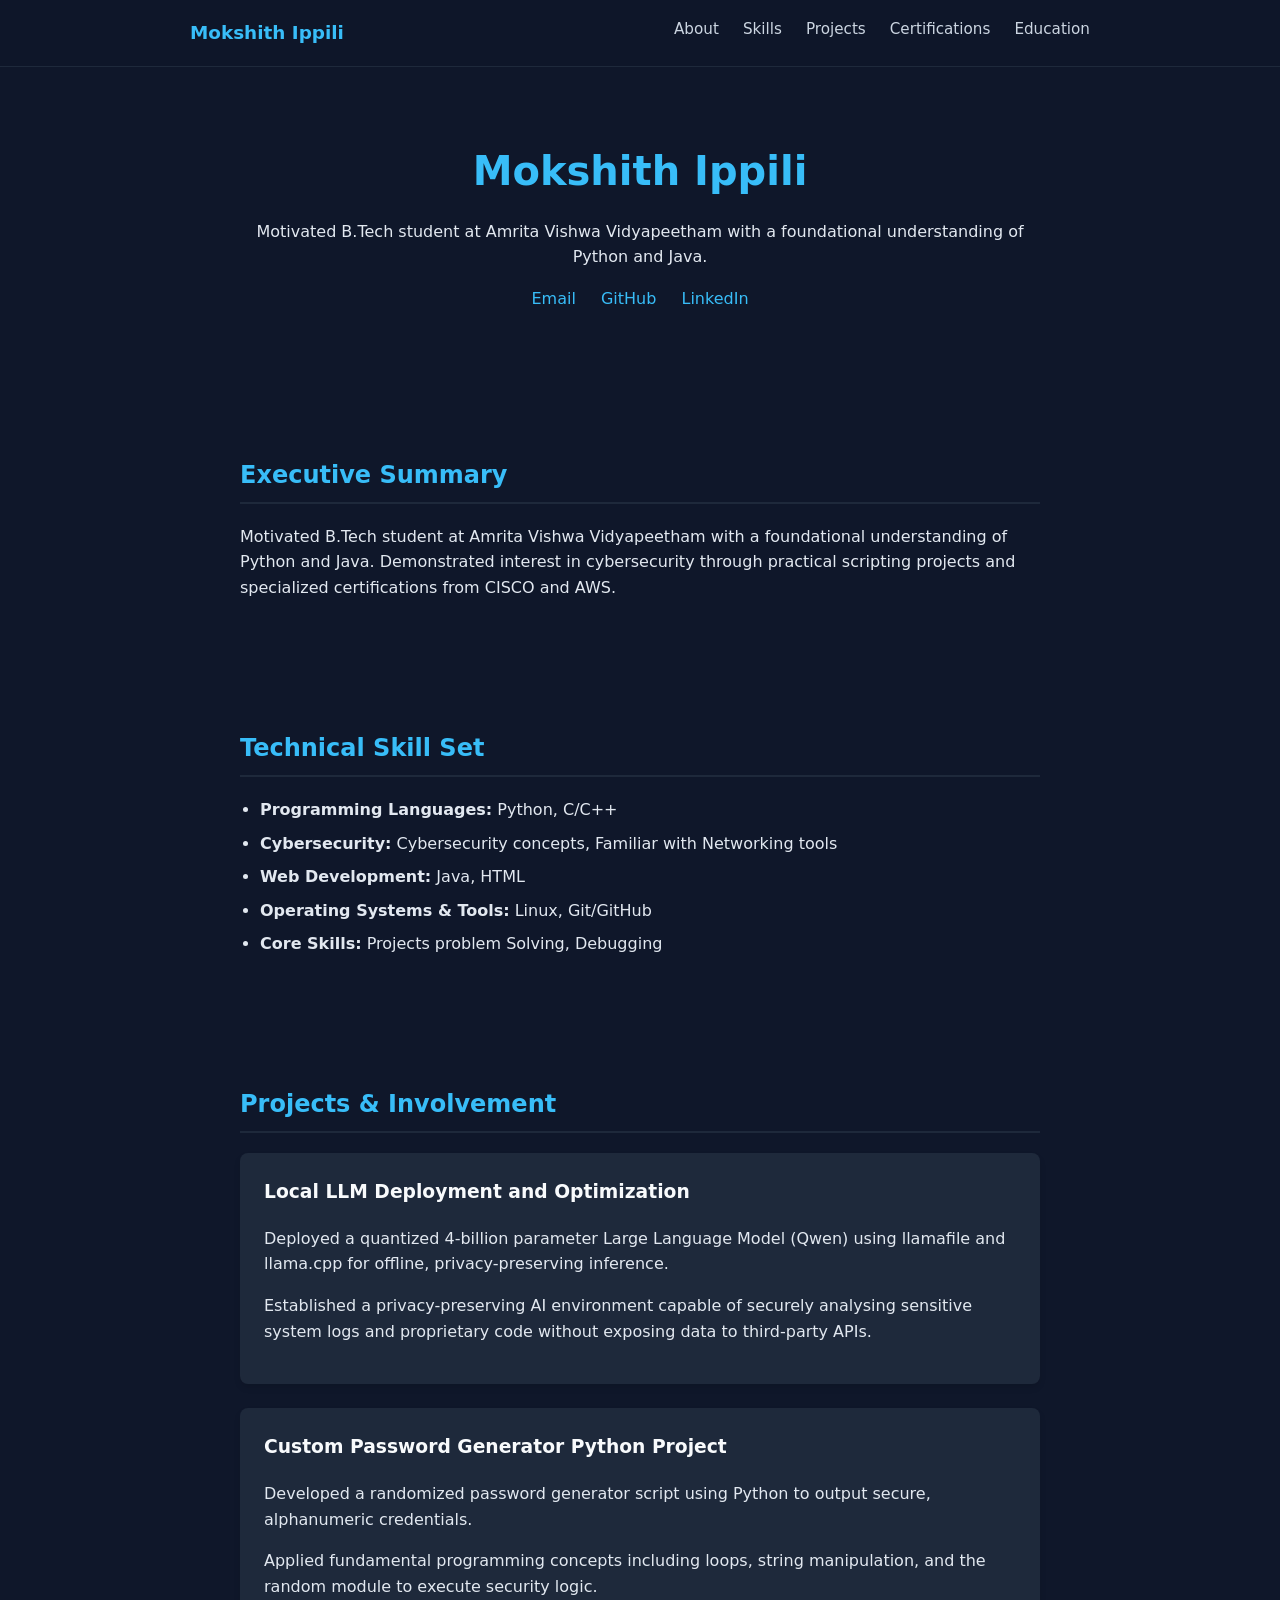
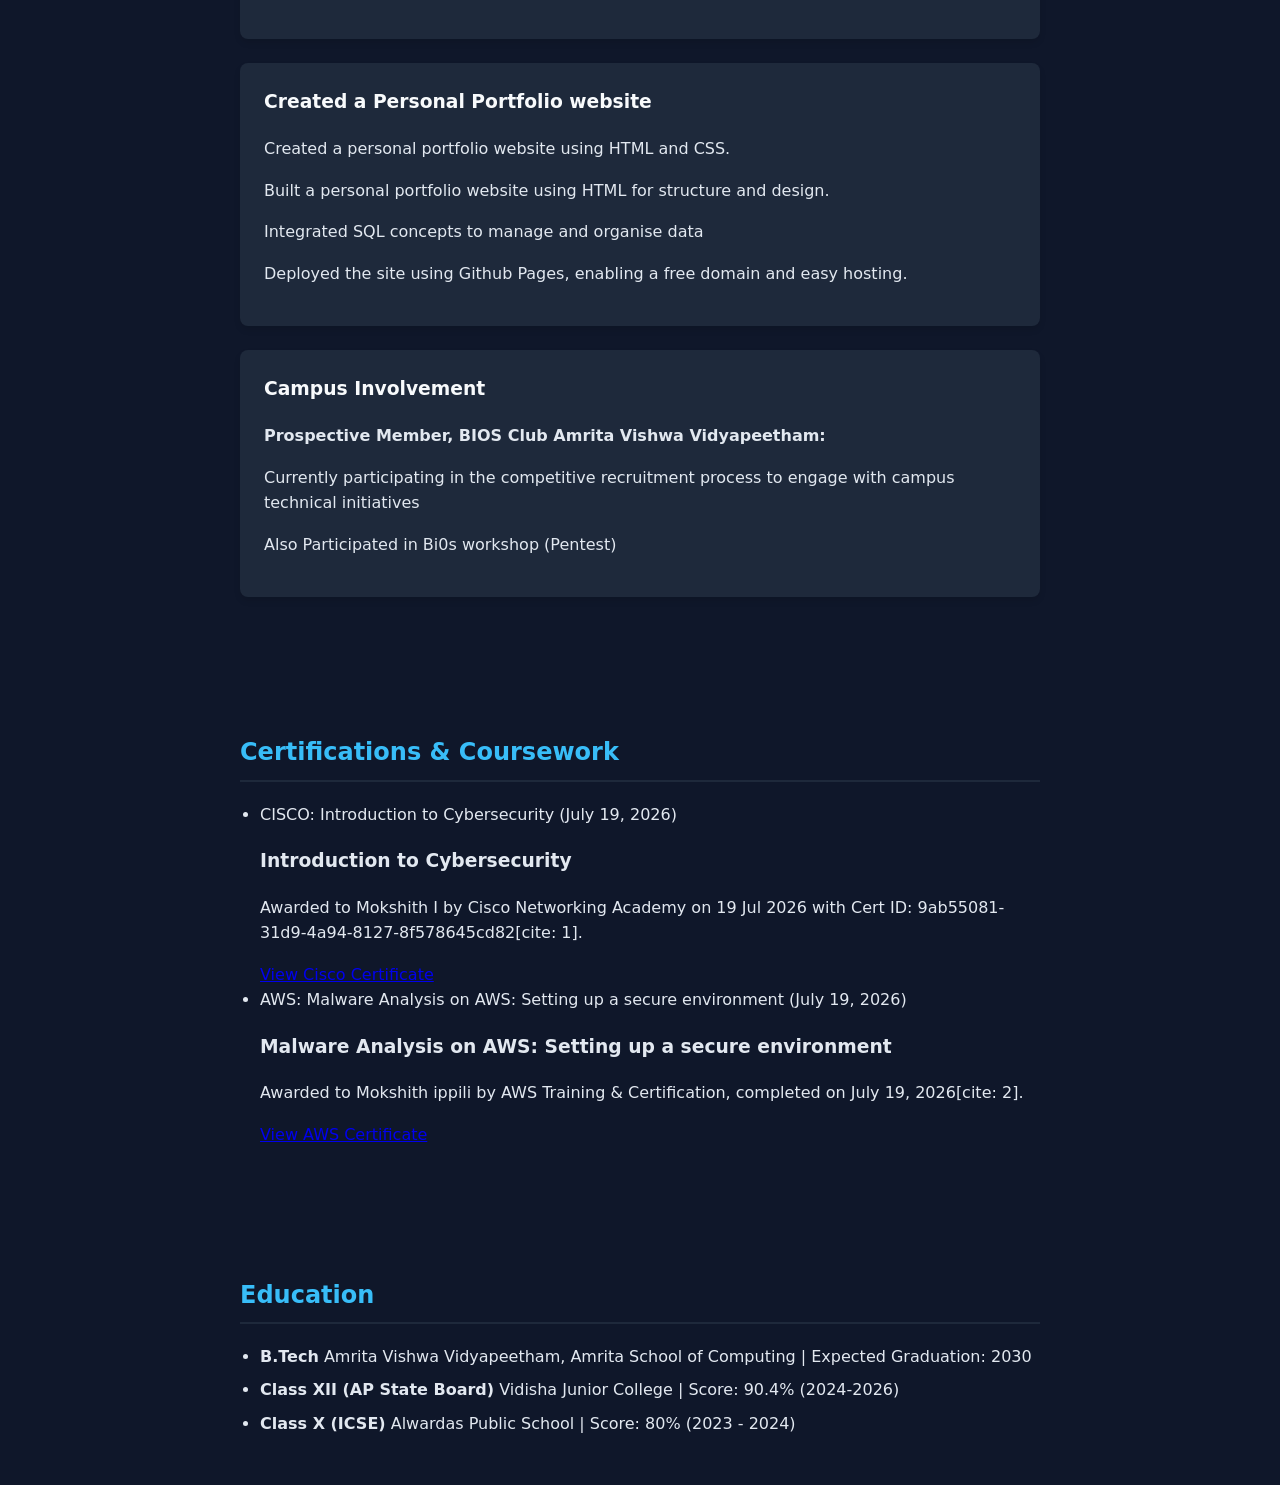
==== index.html @ d24a7c93 "Update certificate links in index.html" ====
<!DOCTYPE html>
<html lang="en">
<head>
    <meta charset="UTF-8">
    <meta name="viewport" content="width=device-width, initial-scale=1.0">
    <title>Mokshith Ippili | Portfolio</title>
    <link rel="stylesheet" href="style.css">
</head>
<body>
    <!-- Sticky Navigation Bar -->
    <nav class="navbar">
        <div class="nav-container">
            <span class="logo">Mokshith Ippili</span>
            <ul class="nav-links">
                <li><a href="#about">About</a></li>
                <li><a href="#skills">Skills</a></li>
                <li><a href="#projects">Projects</a></li>
                <li><a href="#certifications">Certifications</a></li>
                <li><a href="#education">Education</a></li>
            </ul>
        </div>
    </nav>

    <!-- Hero Section -->
    <header class="hero">
        <h1>Mokshith Ippili</h1>
        <p>Motivated B.Tech student at Amrita Vishwa Vidyapeetham with a foundational understanding of Python and Java.</p>
        <div class="contact-links">
            <a href="mailto:mokshith.cys@gmail.com">Email</a>
            <a href="https://github.com" target="_blank">GitHub</a>
            <a href="https://linkedin.com" target="_blank">LinkedIn</a>
        </div>
    </header>

    <!-- Executive Summary Section -->
    <section id="about">
        <h2>Executive Summary</h2>
        <p>Motivated B.Tech student at Amrita Vishwa Vidyapeetham with a foundational understanding of Python and Java. Demonstrated interest in cybersecurity through practical scripting projects and specialized certifications from CISCO and AWS.</p>
    </section>

    <!-- Technical Skills Section -->
    <section id="skills">
        <h2>Technical Skill Set</h2>
        <ul>
            <li><strong>Programming Languages:</strong> Python, C/C++ </li>
            <li><strong>Cybersecurity:</strong> Cybersecurity concepts, Familiar with Networking tools </li>
            <li><strong>Web Development:</strong> Java, HTML </li>
            <li><strong>Operating Systems & Tools:</strong> Linux, Git/GitHub </li>
            <li><strong>Core Skills:</strong> Projects problem Solving, Debugging </li>
        </ul>
    </section>

    <!-- Projects Section -->
    <section id="projects">
        <h2>Projects & Involvement</h2>
        
        <div class="project-card">
            <h3>Local LLM Deployment and Optimization</h3>
            <p>Deployed a quantized 4-billion parameter Large Language Model (Qwen) using llamafile and llama.cpp for offline, privacy-preserving inference.</p>
            <p>Established a privacy-preserving AI environment capable of securely analysing sensitive system logs and proprietary code without exposing data to third-party APIs.</p>
        </div>

        <div class="project-card">
            <h3>Custom Password Generator Python Project</h3>
            <p>Developed a randomized password generator script using Python to output secure, alphanumeric credentials.</p>
            <p>Applied fundamental programming concepts including loops, string manipulation, and the random module to execute security logic.</p>
        </div>

         <div class="project-card">
            <h3>Created a Personal Portfolio website </h3>
            <p>Created a  personal portfolio website using HTML and CSS.</p>
            <p>Built a personal portfolio website using HTML for structure and design.</p>
            <p>Integrated SQL concepts to manage and organise data</p>
            <p>Deployed the site using Github Pages, enabling a free domain and easy hosting.</p>
        </div>
        
        <div class="project-card">
            <h3>Campus Involvement</h3>
            <p><strong>Prospective Member, BIOS Club Amrita Vishwa Vidyapeetham:</strong></p>
            <p>Currently participating in the competitive recruitment process to engage with campus technical initiatives</p>
            <p>Also Participated in Bi0s workshop (Pentest)</p>
        </div>
    </section>

    <section id="certifications">
        <h2>Certifications & Coursework</h2>
        <ul>
            <li>CISCO: Introduction to Cybersecurity (July 19, 2026)</li>
            <div class="certificate-card">
    <h3>Introduction to Cybersecurity</h3>
    <p>Awarded to Mokshith I by Cisco Networking Academy on 19 Jul 2026 with Cert ID: 9ab55081-31d9-4a94-8127-8f578645cd82[cite: 1].</p>
    <a href="/Introduction_to_Cybersecurity_certificate_mokshith-cys-gmail-com_9ab55081-31d9-4a94-8127-8f578645cd82.pdf" target="_blank" rel="noopener noreferrer">View Cisco Certificate</a>
  </div>
            <li>AWS: Malware Analysis on AWS: Setting up a secure environment (July 19, 2026)</li>
        <div class="certificate-card">
    <h3>Malware Analysis on AWS: Setting up a secure environment</h3>
    <p>Awarded to Mokshith ippili by AWS Training & Certification, completed on July 19, 2026[cite: 2].</p>
    <a href="/AWS.pdf" target="_blank" rel="noopener noreferrer">View AWS Certificate</a>
  </div>
        </ul>
    </section>

    <!-- Education Section -->
    <section id="education">
        <h2>Education</h2>
        <ul>
            <li><strong>B.Tech</strong> Amrita Vishwa Vidyapeetham, Amrita School of Computing | Expected Graduation: 2030</li>
            <li><strong>Class XII (AP State Board)</strong> Vidisha Junior College | Score: 90.4% (2024-2026)</li>
            <li><strong>Class X (ICSE)</strong> Alwardas Public School | Score: 80% (2023 - 2024)</li>
        </ul>
    </section>
</body>
</html>
---- style.css ----
html {
    scroll-behavior: smooth;
}

body {
    font-family: system-ui, -apple-system, BlinkMacSystemFont, 'Segoe UI', Roboto, Oxygen, Ubuntu, Cantarell, sans-serif;
    line-height: 1.6;
    margin: 0;
    padding: 0;
    background-color: #0f172a;
    color: #e2e8f0;
}

/* Navbar Styles */
.navbar {
    position: fixed;
    top: 0;
    left: 0;
    width: 100%;
    background-color: rgba(15, 23, 42, 0.95);
    backdrop-filter: blur(5px);
    border-bottom: 1px solid #1e293b;
    z-index: 1000;
}

.nav-container {
    max-width: 900px;
    margin: 0 auto;
    padding: 1rem;
    display: flex;
    justify-content: space-between;
    align-items: center;
}

.logo {
    font-weight: bold;
    color: #38bdf8;
    font-size: 1.15rem;
}

.nav-links {
    list-style: none;
    display: flex;
    gap: 1.5rem;
    margin: 0;
    padding: 0;
}

.nav-links a {
    color: #cbd5e1;
    text-decoration: none;
    font-size: 0.95rem;
    transition: color 0.2s;
}

.nav-links a:hover {
    color: #38bdf8;
}

/* Content Sections */
header, section {
    padding: 2rem 1rem;
    max-width: 800px;
    margin: 0 auto;
}

.hero {
    text-align: center;
    padding: 7rem 1rem 4rem 1rem; /* Extra top padding to clear sticky navbar */
}

h1 {
    font-size: 2.5rem;
    color: #38bdf8;
    margin-bottom: 0.5rem;
}

h2 {
    color: #38bdf8;
    border-bottom: 2px solid #1e293b;
    padding-bottom: 0.5rem;
    margin-top: 3rem;
}

.contact-links {
    margin-top: 1rem;
}

.contact-links a {
    color: #38bdf8;
    text-decoration: none;
    margin: 0 10px;
    font-weight: 500;
}

.contact-links a:hover {
    text-decoration: underline;
}

.project-card {
    background: #1e293b;
    padding: 1.5rem;
    margin-bottom: 1.5rem;
    border-radius: 8px;
    box-shadow: 0 4px 6px rgba(0, 0, 0, 0.1);
}

.project-card h3 {
    margin-top: 0;
    color: #f8fafc;
}

ul {
    padding-left: 20px;
}

li {
    margin-bottom: 0.5rem;
}
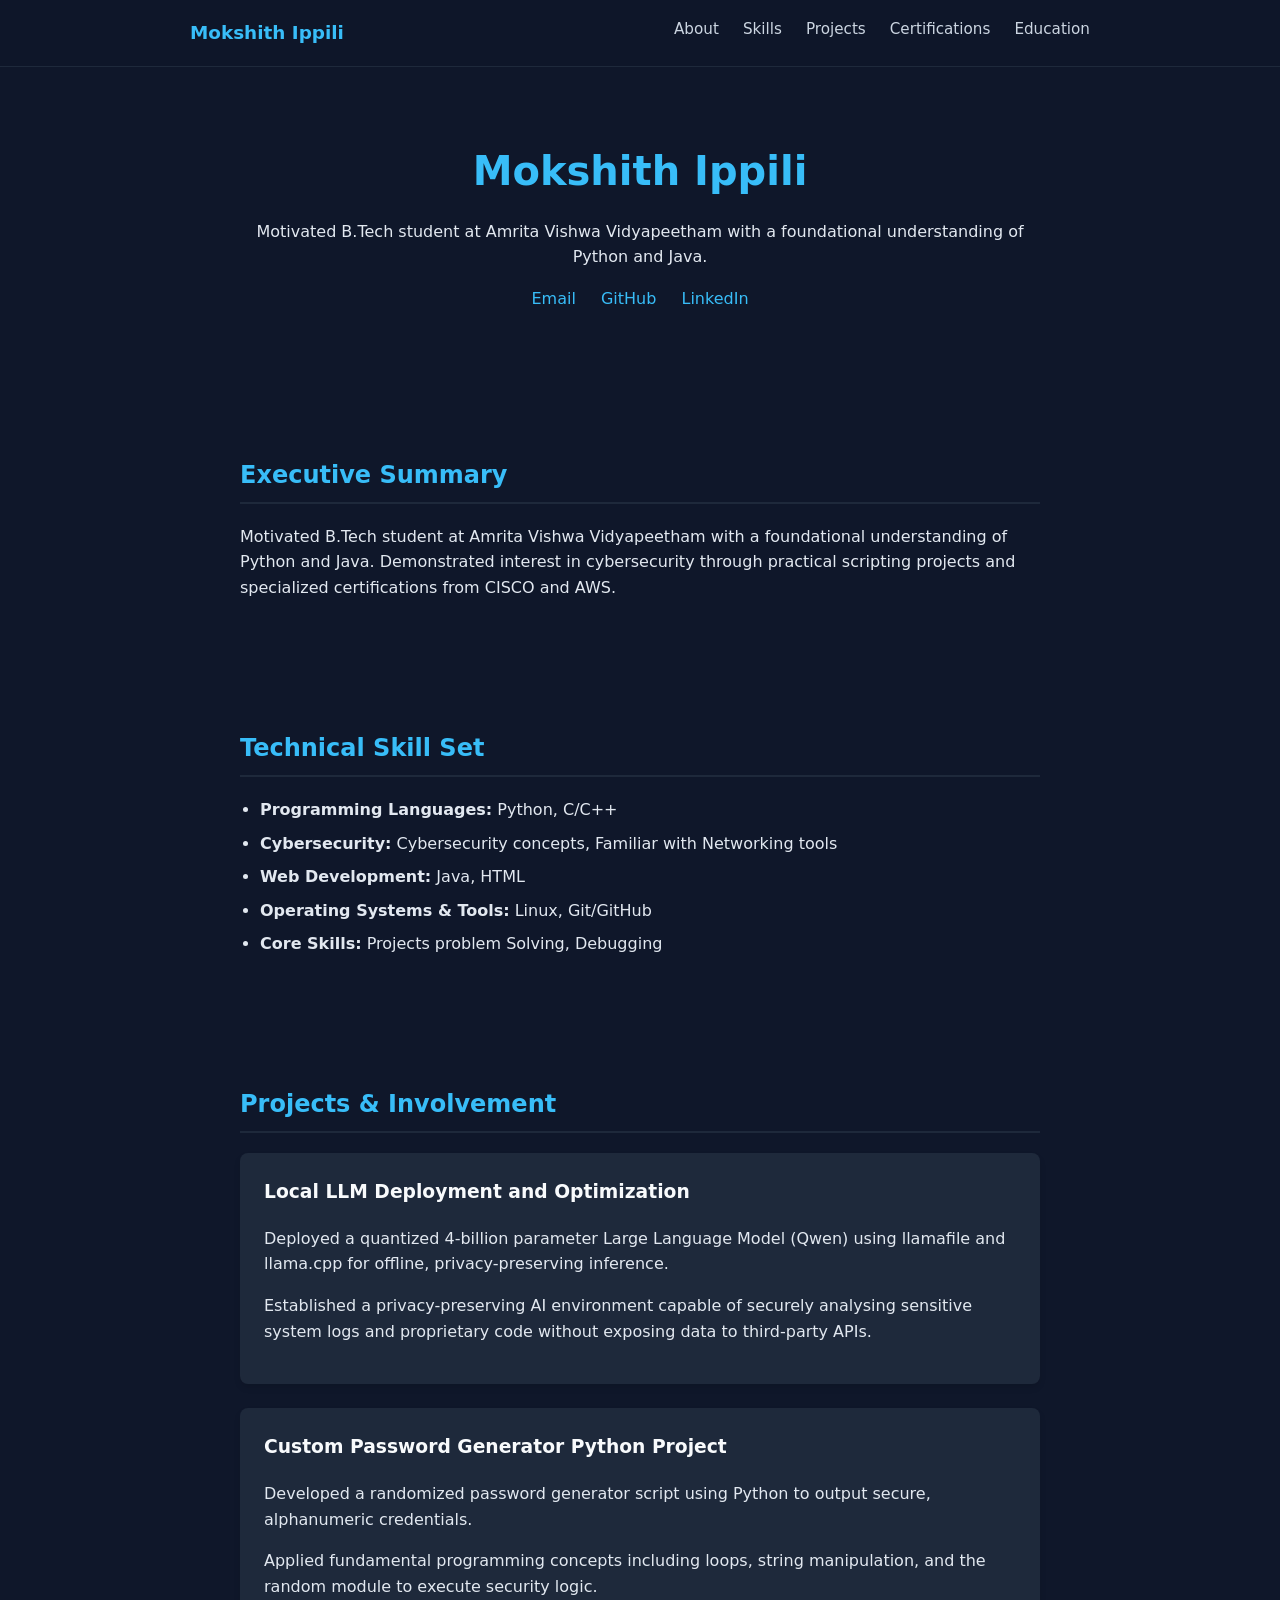
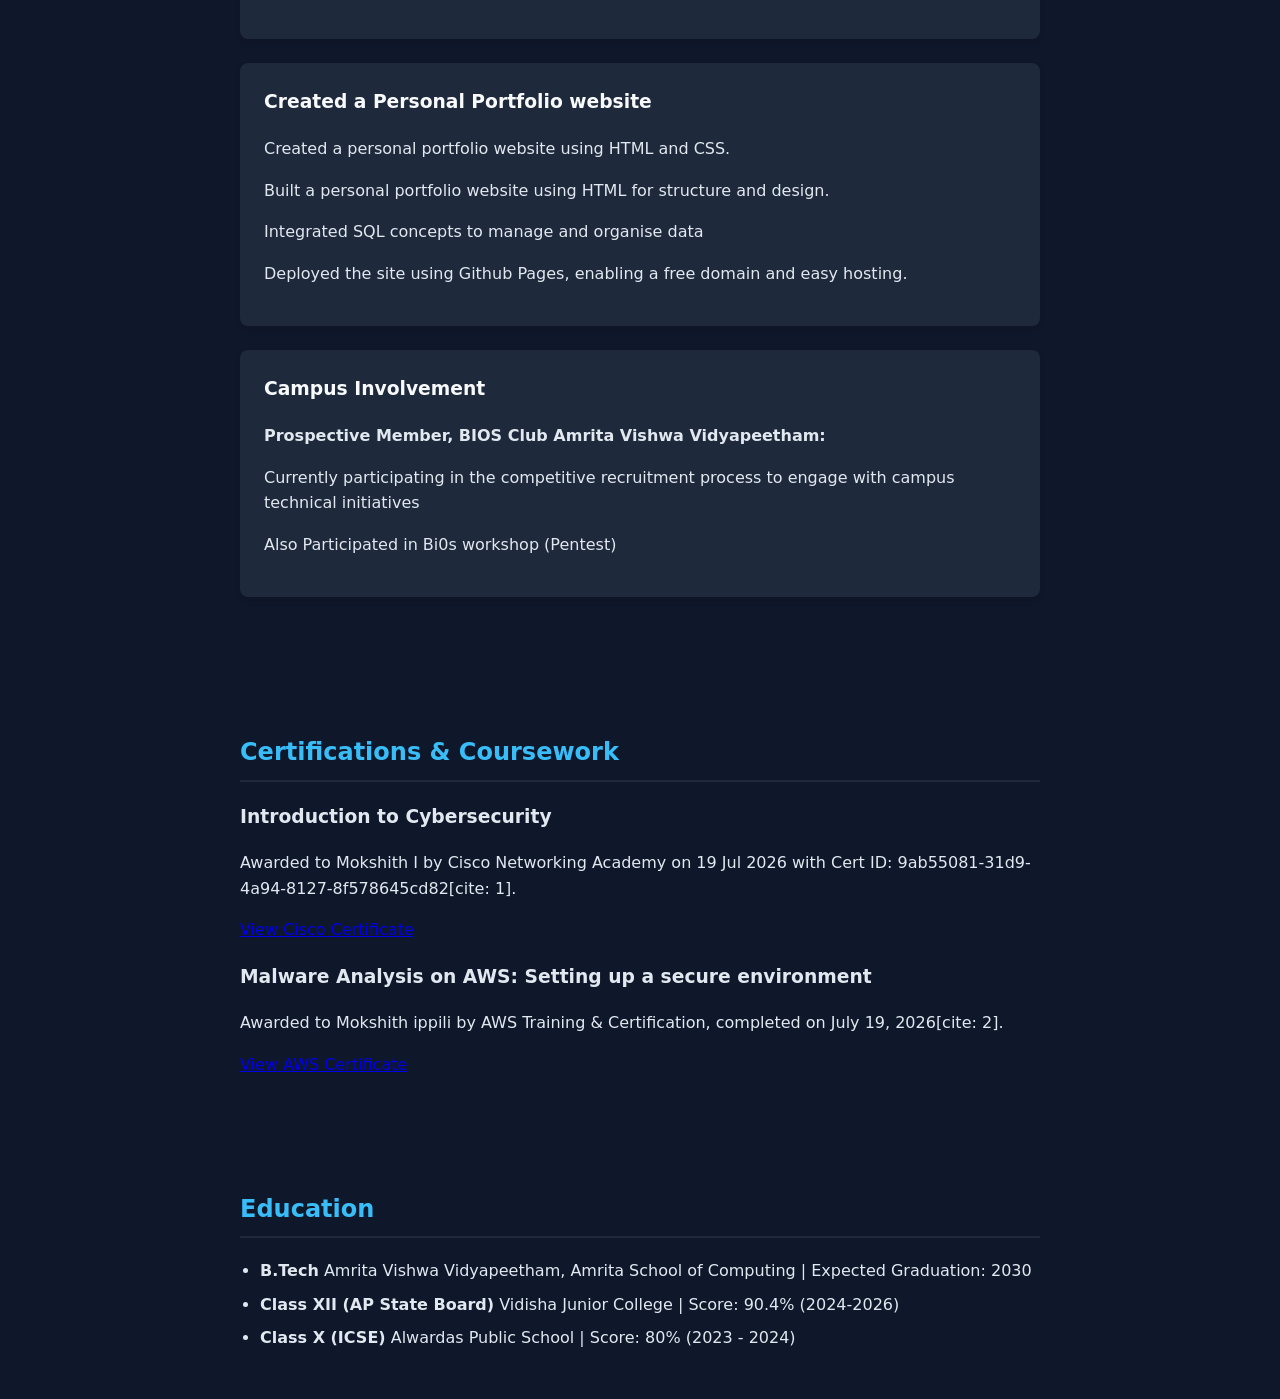
==== commit fc7588b4: "Update index.html" ====
--- a/index.html
+++ b/index.html
@@ -84,20 +84,18 @@
 
     <section id="certifications">
         <h2>Certifications & Coursework</h2>
-        <ul>
-            <li>CISCO: Introduction to Cybersecurity (July 19, 2026)</li>
-            <div class="certificate-card">
-    <h3>Introduction to Cybersecurity</h3>
-    <p>Awarded to Mokshith I by Cisco Networking Academy on 19 Jul 2026 with Cert ID: 9ab55081-31d9-4a94-8127-8f578645cd82[cite: 1].</p>
-    <a href="/Introduction_to_Cybersecurity_certificate_mokshith-cys-gmail-com_9ab55081-31d9-4a94-8127-8f578645cd82.pdf" target="_blank" rel="noopener noreferrer">View Cisco Certificate</a>
-  </div>
-            <li>AWS: Malware Analysis on AWS: Setting up a secure environment (July 19, 2026)</li>
+        
         <div class="certificate-card">
-    <h3>Malware Analysis on AWS: Setting up a secure environment</h3>
-    <p>Awarded to Mokshith ippili by AWS Training & Certification, completed on July 19, 2026[cite: 2].</p>
-    <a href="/AWS.pdf" target="_blank" rel="noopener noreferrer">View AWS Certificate</a>
-  </div>
-        </ul>
+            <h3>Introduction to Cybersecurity</h3>
+            <p>Awarded to Mokshith I by Cisco Networking Academy on 19 Jul 2026 with Cert ID: 9ab55081-31d9-4a94-8127-8f578645cd82[cite: 1].</p>
+            <a href="Introduction_to_Cybersecurity_certificate_mokshith-cys-gmail-com_9ab55081-31d9-4a94-8127-8f578645cd82.pdf" target="_blank" rel="noopener noreferrer">View Cisco Certificate</a>
+        </div>
+
+        <div class="certificate-card">
+            <h3>Malware Analysis on AWS: Setting up a secure environment</h3>
+            <p>Awarded to Mokshith ippili by AWS Training & Certification, completed on July 19, 2026[cite: 2].</p>
+            <a href="AWS.pdf" target="_blank" rel="noopener noreferrer">View AWS Certificate</a>
+        </div>
     </section>
 
     <!-- Education Section -->
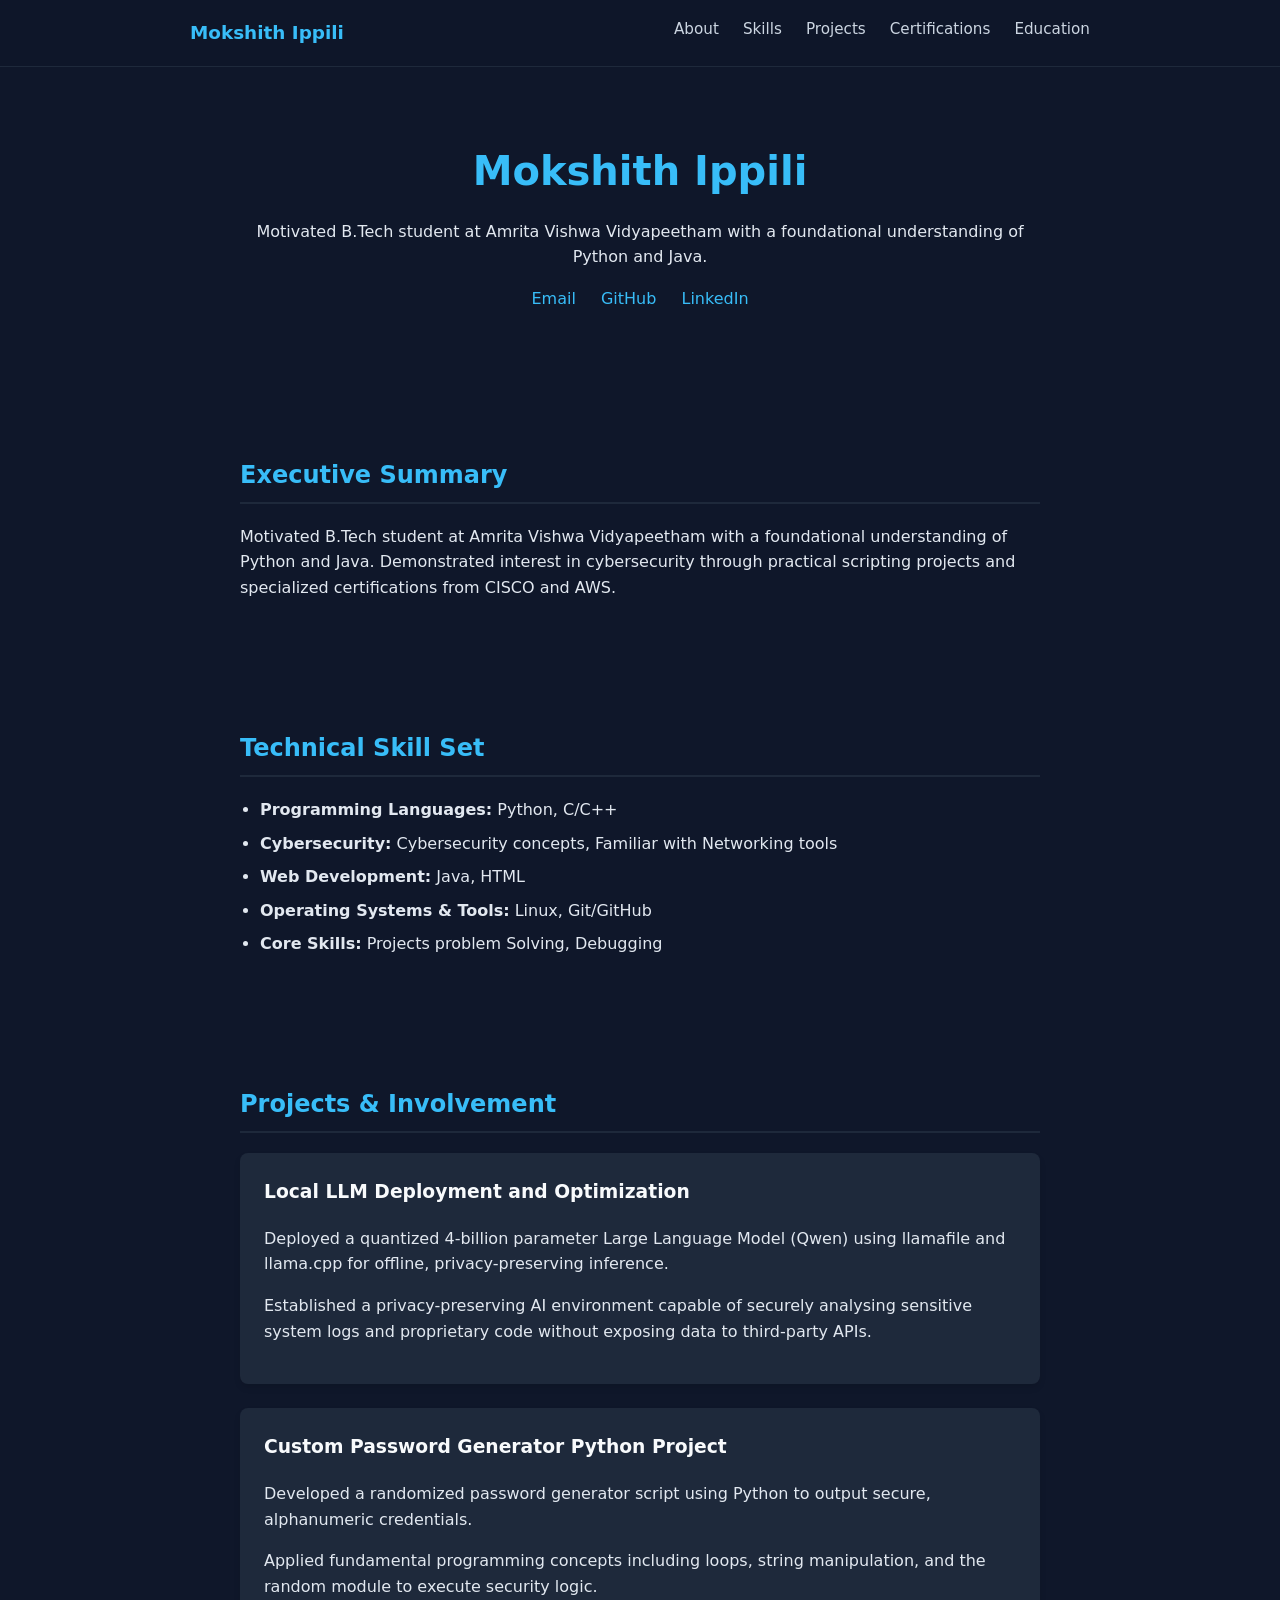
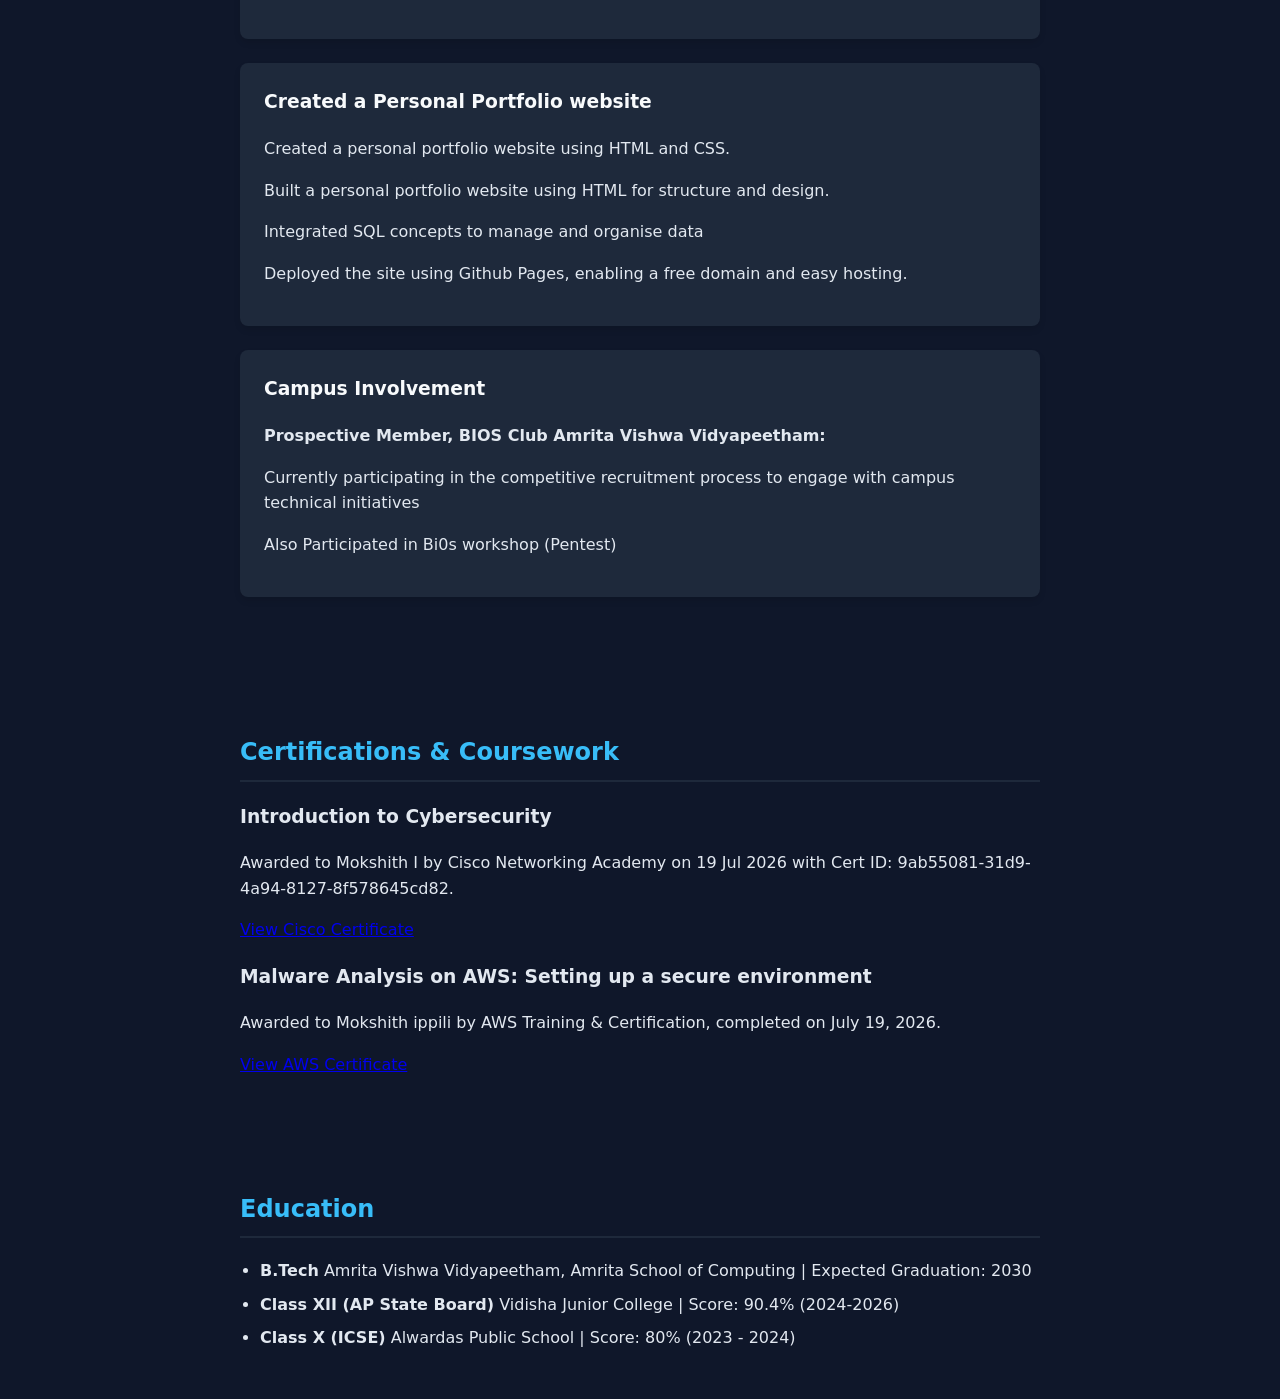
==== commit 8d675530: "Remove citation references from certification descriptions" ====
--- a/index.html
+++ b/index.html
@@ -87,13 +87,13 @@
         
         <div class="certificate-card">
             <h3>Introduction to Cybersecurity</h3>
-            <p>Awarded to Mokshith I by Cisco Networking Academy on 19 Jul 2026 with Cert ID: 9ab55081-31d9-4a94-8127-8f578645cd82[cite: 1].</p>
+            <p>Awarded to Mokshith I by Cisco Networking Academy on 19 Jul 2026 with Cert ID: 9ab55081-31d9-4a94-8127-8f578645cd82.</p>
             <a href="Introduction_to_Cybersecurity_certificate_mokshith-cys-gmail-com_9ab55081-31d9-4a94-8127-8f578645cd82.pdf" target="_blank" rel="noopener noreferrer">View Cisco Certificate</a>
         </div>
 
         <div class="certificate-card">
             <h3>Malware Analysis on AWS: Setting up a secure environment</h3>
-            <p>Awarded to Mokshith ippili by AWS Training & Certification, completed on July 19, 2026[cite: 2].</p>
+            <p>Awarded to Mokshith ippili by AWS Training & Certification, completed on July 19, 2026.</p>
             <a href="AWS.pdf" target="_blank" rel="noopener noreferrer">View AWS Certificate</a>
         </div>
     </section>
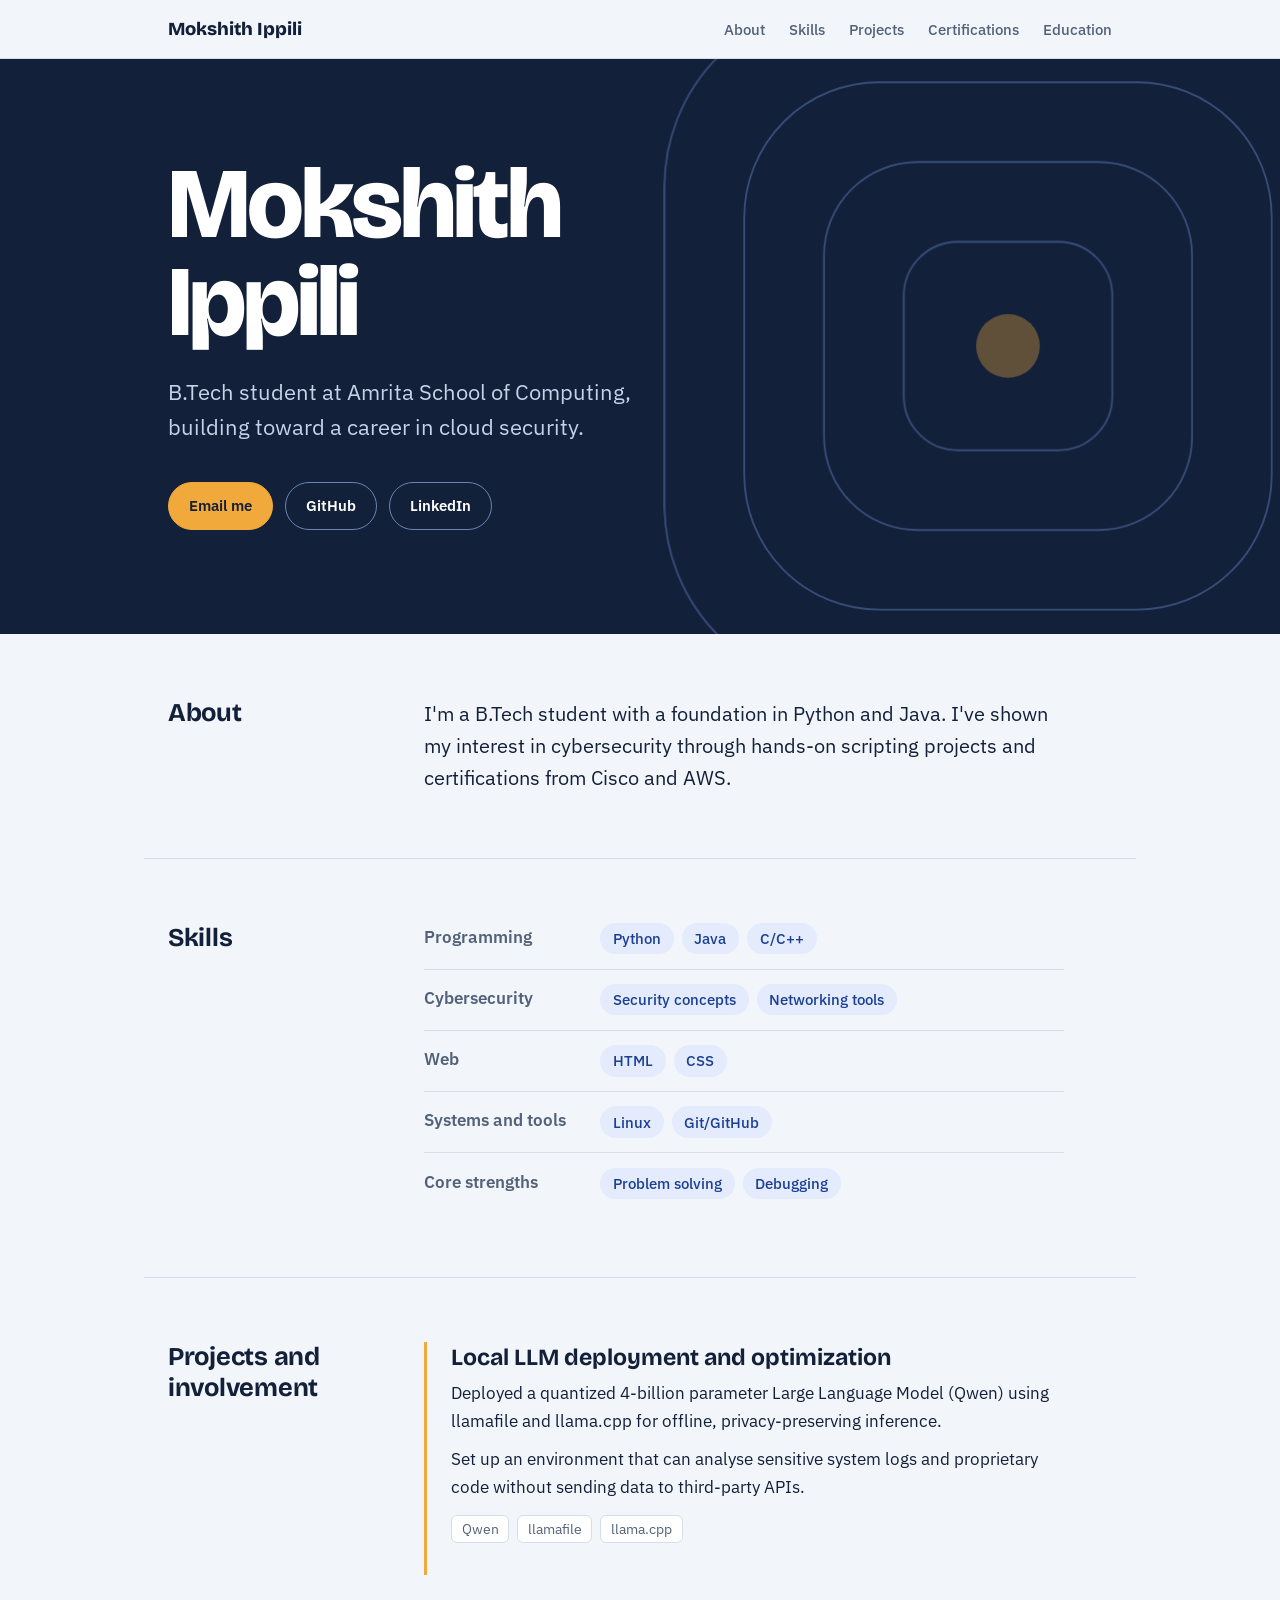
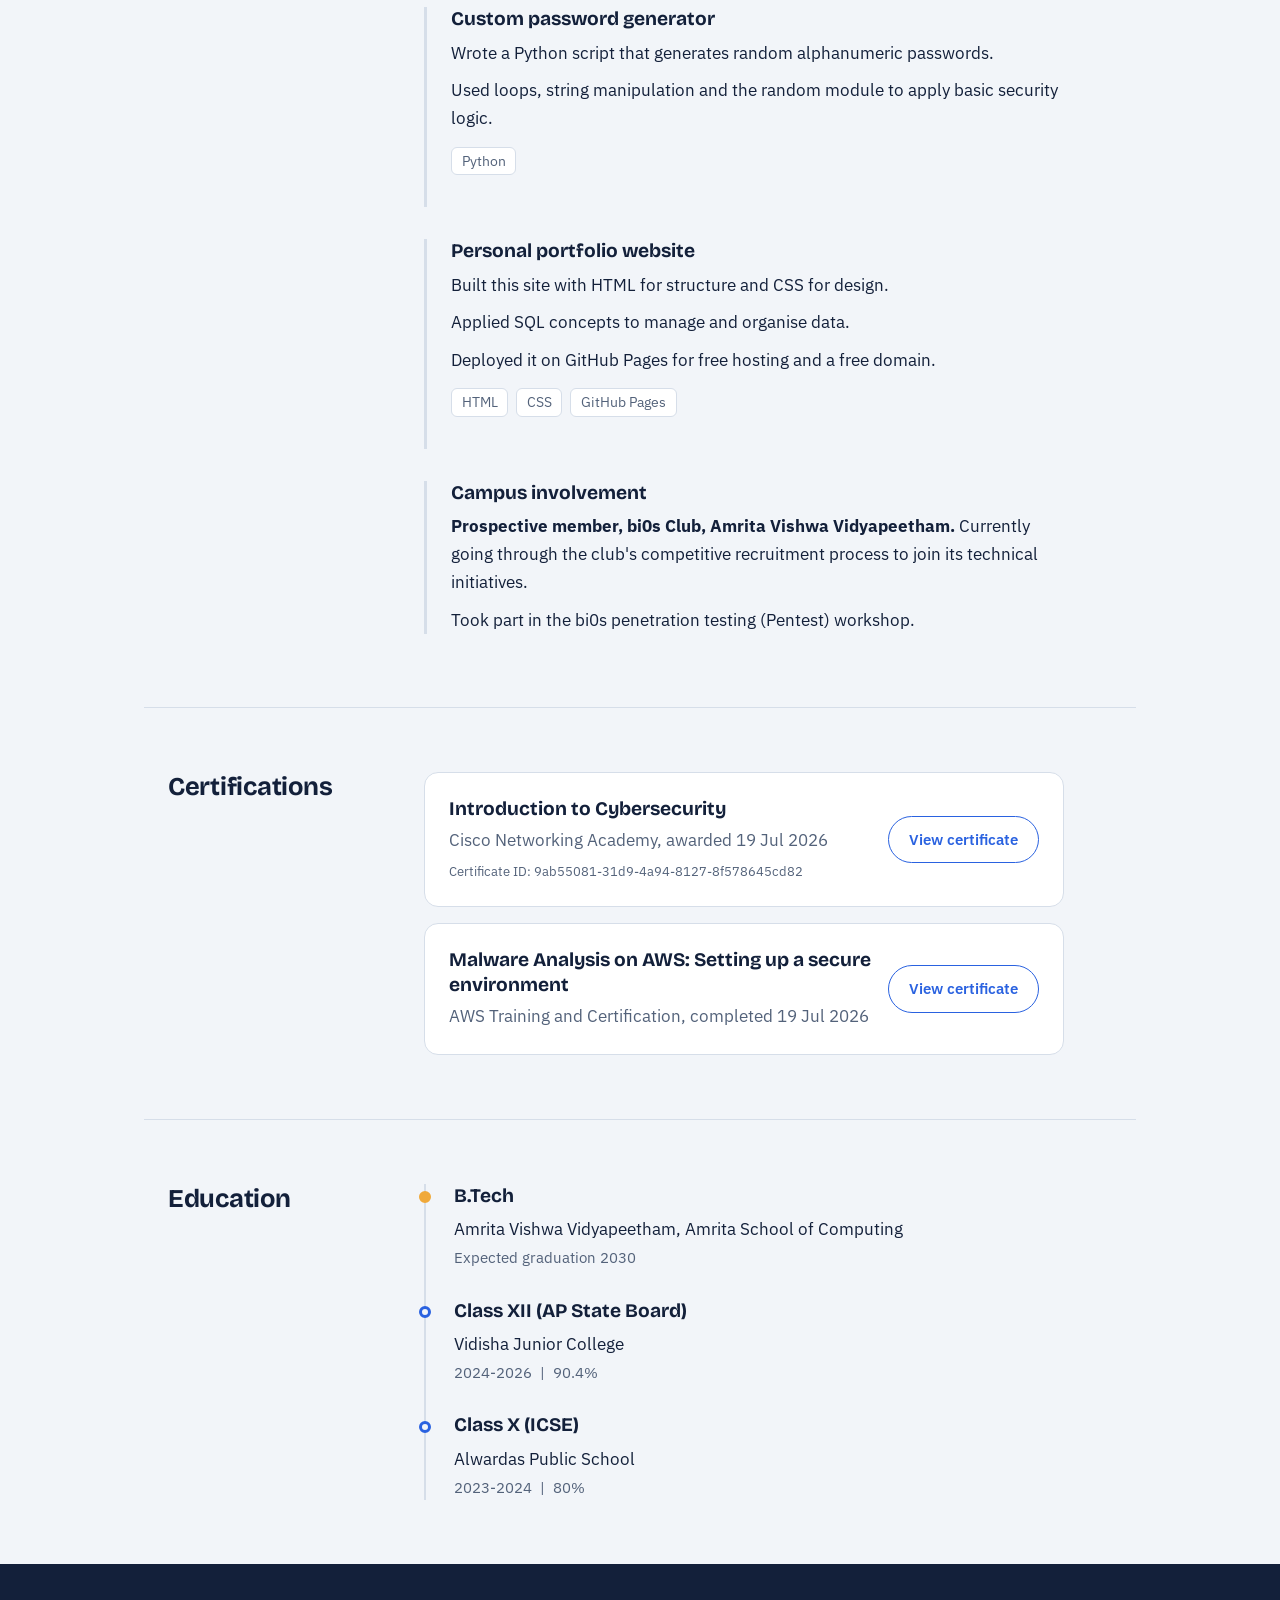
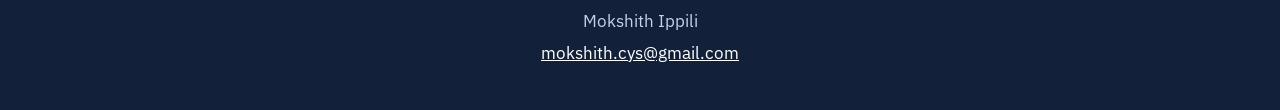
==== commit 2ef86a9d: "Add files via upload" ====
--- a/index.html
+++ b/index.html
@@ -4,13 +4,18 @@
     <meta charset="UTF-8">
     <meta name="viewport" content="width=device-width, initial-scale=1.0">
     <title>Mokshith Ippili | Portfolio</title>
+    <meta name="description" content="Portfolio of Mokshith Ippili, B.Tech student at Amrita Vishwa Vidyapeetham working toward a career in cloud security.">
+    <link rel="preconnect" href="https://fonts.googleapis.com">
+    <link rel="preconnect" href="https://fonts.gstatic.com" crossorigin>
+    <link href="https://fonts.googleapis.com/css2?family=Bricolage+Grotesque:opsz,wght@12..96,500;12..96,700;12..96,800&family=IBM+Plex+Sans:wght@400;500;600&display=swap" rel="stylesheet">
     <link rel="stylesheet" href="style.css">
 </head>
 <body>
-    <!-- Sticky Navigation Bar -->
-    <nav class="navbar">
+    <a class="skip-link" href="#about">Skip to content</a>
+
+    <nav class="navbar" aria-label="Main">
         <div class="nav-container">
-            <span class="logo">Mokshith Ippili</span>
+            <a class="logo" href="#top">Mokshith Ippili</a>
             <ul class="nav-links">
                 <li><a href="#about">About</a></li>
                 <li><a href="#skills">Skills</a></li>
@@ -21,91 +26,149 @@
         </div>
     </nav>
 
-    <!-- Hero Section -->
-    <header class="hero">
-        <h1>Mokshith Ippili</h1>
-        <p>Motivated B.Tech student at Amrita Vishwa Vidyapeetham with a foundational understanding of Python and Java.</p>
-        <div class="contact-links">
-            <a href="mailto:mokshith.cys@gmail.com">Email</a>
-            <a href="https://github.com" target="_blank">GitHub</a>
-            <a href="https://linkedin.com" target="_blank">LinkedIn</a>
+    <header class="hero" id="top">
+        <svg class="rings" viewBox="0 0 600 600" aria-hidden="true" focusable="false">
+            <rect x="20" y="20" width="560" height="560" rx="150" />
+            <rect x="85" y="85" width="430" height="430" rx="110" />
+            <rect x="150" y="150" width="300" height="300" rx="76" />
+            <rect x="215" y="215" width="170" height="170" rx="44" />
+            <circle cx="300" cy="300" r="26" class="core" />
+        </svg>
+        <div class="hero-inner">
+            <h1>Mokshith Ippili</h1>
+            <p class="hero-role">B.Tech student at Amrita School of Computing, building toward a career in cloud security.</p>
+            <div class="contact-links">
+                <a class="btn btn-primary" href="mailto:mokshith.cys@gmail.com">Email me</a>
+                <a class="btn" href="https://github.com/mokshithcys-sudo" target="_blank" rel="noopener noreferrer">GitHub</a>
+                <a class="btn" href="https://linkedin.com" target="_blank" rel="noopener noreferrer">LinkedIn</a>
+            </div>
         </div>
     </header>
 
-    <!-- Executive Summary Section -->
-    <section id="about">
-        <h2>Executive Summary</h2>
-        <p>Motivated B.Tech student at Amrita Vishwa Vidyapeetham with a foundational understanding of Python and Java. Demonstrated interest in cybersecurity through practical scripting projects and specialized certifications from CISCO and AWS.</p>
-    </section>
+    <main>
+        <section id="about">
+            <h2>About</h2>
+            <div class="section-body">
+                <p class="lead">I'm a B.Tech student with a foundation in Python and Java. I've shown my interest in cybersecurity through hands-on scripting projects and certifications from Cisco and AWS.</p>
+            </div>
+        </section>
 
-    <!-- Technical Skills Section -->
-    <section id="skills">
-        <h2>Technical Skill Set</h2>
-        <ul>
-            <li><strong>Programming Languages:</strong> Python, C/C++ </li>
-            <li><strong>Cybersecurity:</strong> Cybersecurity concepts, Familiar with Networking tools </li>
-            <li><strong>Web Development:</strong> Java, HTML </li>
-            <li><strong>Operating Systems & Tools:</strong> Linux, Git/GitHub </li>
-            <li><strong>Core Skills:</strong> Projects problem Solving, Debugging </li>
-        </ul>
-    </section>
+        <section id="skills">
+            <h2>Skills</h2>
+            <div class="section-body">
+                <dl class="skill-list">
+                    <div>
+                        <dt>Programming</dt>
+                        <dd><span class="chip">Python</span><span class="chip">Java</span><span class="chip">C/C++</span></dd>
+                    </div>
+                    <div>
+                        <dt>Cybersecurity</dt>
+                        <dd><span class="chip">Security concepts</span><span class="chip">Networking tools</span></dd>
+                    </div>
+                    <div>
+                        <dt>Web</dt>
+                        <dd><span class="chip">HTML</span><span class="chip">CSS</span></dd>
+                    </div>
+                    <div>
+                        <dt>Systems and tools</dt>
+                        <dd><span class="chip">Linux</span><span class="chip">Git/GitHub</span></dd>
+                    </div>
+                    <div>
+                        <dt>Core strengths</dt>
+                        <dd><span class="chip">Problem solving</span><span class="chip">Debugging</span></dd>
+                    </div>
+                </dl>
+            </div>
+        </section>
 
-    <!-- Projects Section -->
-    <section id="projects">
-        <h2>Projects & Involvement</h2>
-        
-        <div class="project-card">
-            <h3>Local LLM Deployment and Optimization</h3>
-            <p>Deployed a quantized 4-billion parameter Large Language Model (Qwen) using llamafile and llama.cpp for offline, privacy-preserving inference.</p>
-            <p>Established a privacy-preserving AI environment capable of securely analysing sensitive system logs and proprietary code without exposing data to third-party APIs.</p>
-        </div>
+        <section id="projects">
+            <h2>Projects and involvement</h2>
+            <div class="section-body">
+                <article class="project featured">
+                    <h3>Local LLM deployment and optimization</h3>
+                    <p>Deployed a quantized 4-billion parameter Large Language Model (Qwen) using llamafile and llama.cpp for offline, privacy-preserving inference.</p>
+                    <p>Set up an environment that can analyse sensitive system logs and proprietary code without sending data to third-party APIs.</p>
+                    <ul class="tags" aria-label="Technologies">
+                        <li>Qwen</li><li>llamafile</li><li>llama.cpp</li>
+                    </ul>
+                </article>
 
-        <div class="project-card">
-            <h3>Custom Password Generator Python Project</h3>
-            <p>Developed a randomized password generator script using Python to output secure, alphanumeric credentials.</p>
-            <p>Applied fundamental programming concepts including loops, string manipulation, and the random module to execute security logic.</p>
-        </div>
+                <article class="project">
+                    <h3>Custom password generator</h3>
+                    <p>Wrote a Python script that generates random alphanumeric passwords.</p>
+                    <p>Used loops, string manipulation and the random module to apply basic security logic.</p>
+                    <ul class="tags" aria-label="Technologies">
+                        <li>Python</li>
+                    </ul>
+                </article>
 
-         <div class="project-card">
-            <h3>Created a Personal Portfolio website </h3>
-            <p>Created a  personal portfolio website using HTML and CSS.</p>
-            <p>Built a personal portfolio website using HTML for structure and design.</p>
-            <p>Integrated SQL concepts to manage and organise data</p>
-            <p>Deployed the site using Github Pages, enabling a free domain and easy hosting.</p>
-        </div>
-        
-        <div class="project-card">
-            <h3>Campus Involvement</h3>
-            <p><strong>Prospective Member, BIOS Club Amrita Vishwa Vidyapeetham:</strong></p>
-            <p>Currently participating in the competitive recruitment process to engage with campus technical initiatives</p>
-            <p>Also Participated in Bi0s workshop (Pentest)</p>
-        </div>
-    </section>
+                <article class="project">
+                    <h3>Personal portfolio website</h3>
+                    <p>Built this site with HTML for structure and CSS for design.</p>
+                    <p>Applied SQL concepts to manage and organise data.</p>
+                    <p>Deployed it on GitHub Pages for free hosting and a free domain.</p>
+                    <ul class="tags" aria-label="Technologies">
+                        <li>HTML</li><li>CSS</li><li>GitHub Pages</li>
+                    </ul>
+                </article>
 
-    <section id="certifications">
-        <h2>Certifications & Coursework</h2>
-        
-        <div class="certificate-card">
-            <h3>Introduction to Cybersecurity</h3>
-            <p>Awarded to Mokshith I by Cisco Networking Academy on 19 Jul 2026 with Cert ID: 9ab55081-31d9-4a94-8127-8f578645cd82.</p>
-            <a href="Introduction_to_Cybersecurity_certificate_mokshith-cys-gmail-com_9ab55081-31d9-4a94-8127-8f578645cd82.pdf" target="_blank" rel="noopener noreferrer">View Cisco Certificate</a>
-        </div>
+                <article class="project">
+                    <h3>Campus involvement</h3>
+                    <p><strong>Prospective member, bi0s Club, Amrita Vishwa Vidyapeetham.</strong> Currently going through the club's competitive recruitment process to join its technical initiatives.</p>
+                    <p>Took part in the bi0s penetration testing (Pentest) workshop.</p>
+                </article>
+            </div>
+        </section>
 
-        <div class="certificate-card">
-            <h3>Malware Analysis on AWS: Setting up a secure environment</h3>
-            <p>Awarded to Mokshith ippili by AWS Training & Certification, completed on July 19, 2026.</p>
-            <a href="AWS.pdf" target="_blank" rel="noopener noreferrer">View AWS Certificate</a>
-        </div>
-    </section>
+        <section id="certifications">
+            <h2>Certifications</h2>
+            <div class="section-body">
+                <article class="cert">
+                    <div>
+                        <h3>Introduction to Cybersecurity</h3>
+                        <p>Cisco Networking Academy, awarded 19 Jul 2026</p>
+                        <p class="cert-id">Certificate ID: 9ab55081-31d9-4a94-8127-8f578645cd82</p>
+                    </div>
+                    <a class="btn" href="https://github.com/mokshithcys-sudo/portfolio/blob/main/Introduction_to_Cybersecurity_certificate_mokshith-cys-gmail-com_9ab55081-31d9-4a94-8127-8f578645cd82.pdf" target="_blank" rel="noopener noreferrer">View certificate</a>
+                </article>
 
-    <!-- Education Section -->
-    <section id="education">
-        <h2>Education</h2>
-        <ul>
-            <li><strong>B.Tech</strong> Amrita Vishwa Vidyapeetham, Amrita School of Computing | Expected Graduation: 2030</li>
-            <li><strong>Class XII (AP State Board)</strong> Vidisha Junior College | Score: 90.4% (2024-2026)</li>
-            <li><strong>Class X (ICSE)</strong> Alwardas Public School | Score: 80% (2023 - 2024)</li>
-        </ul>
-    </section>
+                <article class="cert">
+                    <div>
+                        <h3>Malware Analysis on AWS: Setting up a secure environment</h3>
+                        <p>AWS Training and Certification, completed 19 Jul 2026</p>
+                    </div>
+                    <a class="btn" href="https://github.com/mokshithcys-sudo/portfolio/blob/main/AWS.pdf" target="_blank" rel="noopener noreferrer">View certificate</a>
+                </article>
+            </div>
+        </section>
+
+        <section id="education">
+            <h2>Education</h2>
+            <div class="section-body">
+                <ol class="timeline">
+                    <li>
+                        <h3>B.Tech</h3>
+                        <p>Amrita Vishwa Vidyapeetham, Amrita School of Computing</p>
+                        <p class="meta">Expected graduation 2030</p>
+                    </li>
+                    <li>
+                        <h3>Class XII (AP State Board)</h3>
+                        <p>Vidisha Junior College</p>
+                        <p class="meta">2024-2026 &nbsp;|&nbsp; 90.4%</p>
+                    </li>
+                    <li>
+                        <h3>Class X (ICSE)</h3>
+                        <p>Alwardas Public School</p>
+                        <p class="meta">2023-2024 &nbsp;|&nbsp; 80%</p>
+                    </li>
+                </ol>
+            </div>
+        </section>
+    </main>
+
+    <footer class="site-footer">
+        <p>Mokshith Ippili</p>
+        <p><a href="mailto:mokshith.cys@gmail.com">mokshith.cys@gmail.com</a></p>
+    </footer>
 </body>
 </html>
--- a/style.css
+++ b/style.css
@@ -1,119 +1,331 @@
-html {
-    scroll-behavior: smooth;
-}
+:root {
+    --paper: #F2F5F9;
+    --surface: #FFFFFF;
+    --ink: #13203A;
+    --steel: #53627A;
+    --line: #D6DEE9;
+    --signal: #2A62E0;
+    --signal-soft: #E3EBFC;
+    --amber: #F0A93A;
+
+    --display: "Bricolage Grotesque", "Segoe UI", system-ui, sans-serif;
+    --body: "IBM Plex Sans", "Segoe UI", system-ui, sans-serif;
+}
+
+*, *::before, *::after { box-sizing: border-box; }
+
+html { scroll-behavior: smooth; scroll-padding-top: 5rem; }
 
 body {
-    font-family: system-ui, -apple-system, BlinkMacSystemFont, 'Segoe UI', Roboto, Oxygen, Ubuntu, Cantarell, sans-serif;
-    line-height: 1.6;
+    margin: 0;
+    background: var(--paper);
+    color: var(--ink);
+    font-family: var(--body);
+    font-size: 1.0625rem;
+    line-height: 1.65;
+}
+
+a { color: var(--signal); }
+
+:focus-visible {
+    outline: 3px solid var(--amber);
+    outline-offset: 3px;
+    border-radius: 4px;
+}
+
+.skip-link {
+    position: absolute;
+    left: 1rem;
+    top: -4rem;
+    background: var(--amber);
+    color: var(--ink);
+    padding: 0.5rem 1rem;
+    border-radius: 6px;
+    z-index: 100;
+}
+.skip-link:focus { top: 1rem; }
+
+/* Navigation */
+.navbar {
+    position: sticky;
+    top: 0;
+    z-index: 50;
+    background: rgba(242, 245, 249, 0.92);
+    backdrop-filter: blur(8px);
+    border-bottom: 1px solid var(--line);
+}
+
+.nav-container {
+    max-width: 62rem;
+    margin: 0 auto;
+    padding: 0.85rem 1.5rem;
+    display: flex;
+    align-items: center;
+    justify-content: space-between;
+    gap: 1rem;
+    flex-wrap: wrap;
+}
+
+.logo {
+    font-family: var(--display);
+    font-weight: 800;
+    font-size: 1.15rem;
+    color: var(--ink);
+    text-decoration: none;
+}
+
+.nav-links {
+    display: flex;
+    flex-wrap: wrap;
+    gap: 0.25rem 1.5rem;
+    list-style: none;
     margin: 0;
     padding: 0;
-    background-color: #0f172a;
-    color: #e2e8f0;
-}
-
-/* Navbar Styles */
-.navbar {
-    position: fixed;
-    top: 0;
-    left: 0;
-    width: 100%;
-    background-color: rgba(15, 23, 42, 0.95);
-    backdrop-filter: blur(5px);
-    border-bottom: 1px solid #1e293b;
-    z-index: 1000;
-}
-
-.nav-container {
-    max-width: 900px;
+}
+
+.nav-links a {
+    color: var(--steel);
+    text-decoration: none;
+    font-weight: 500;
+    font-size: 0.95rem;
+    padding: 0.25rem 0;
+    border-bottom: 2px solid transparent;
+    transition: color 0.2s, border-color 0.2s;
+}
+
+.nav-links a:hover { color: var(--ink); border-color: var(--signal); }
+
+/* Hero */
+.hero {
+    position: relative;
+    overflow: hidden;
+    background: var(--ink);
+    color: #fff;
+}
+
+.hero-inner {
+    position: relative;
+    max-width: 62rem;
     margin: 0 auto;
-    padding: 1rem;
+    padding: 6rem 1.5rem 6.5rem;
+}
+
+.hero h1 {
+    font-family: var(--display);
+    font-weight: 800;
+    font-size: clamp(3rem, 9vw, 6.25rem);
+    line-height: 0.98;
+    letter-spacing: -0.03em;
+    margin: 0 0 1.5rem;
+    max-width: 10ch;
+}
+
+.hero-role {
+    font-size: clamp(1.1rem, 2.2vw, 1.35rem);
+    color: #C6D2E8;
+    max-width: 34rem;
+    margin: 0 0 2.25rem;
+}
+
+/* Concentric squares: layers of defence */
+.rings {
+    position: absolute;
+    right: -6rem;
+    top: 50%;
+    width: min(46rem, 90vw);
+    transform: translateY(-50%);
+    fill: none;
+    stroke: #7FA2F0;
+    stroke-width: 1.5;
+    opacity: 0.35;
+    pointer-events: none;
+}
+
+.rings rect { transform-origin: 300px 300px; }
+.rings .core { fill: var(--amber); stroke: none; }
+
+@media (prefers-reduced-motion: no-preference) {
+    .rings rect {
+        animation: ring-in 1.4s cubic-bezier(0.2, 0.7, 0.2, 1) both;
+    }
+    .rings rect:nth-child(1) { animation-delay: 0.45s; }
+    .rings rect:nth-child(2) { animation-delay: 0.3s; }
+    .rings rect:nth-child(3) { animation-delay: 0.15s; }
+    .rings rect:nth-child(4) { animation-delay: 0s; }
+
+    @keyframes ring-in {
+        from { transform: scale(0.4); opacity: 0; }
+        to { transform: scale(1); opacity: 1; }
+    }
+}
+
+/* Buttons */
+.contact-links, .cert { gap: 0.75rem; }
+.contact-links { display: flex; flex-wrap: wrap; }
+
+.btn {
+    display: inline-block;
+    padding: 0.65rem 1.25rem;
+    border: 1.5px solid currentColor;
+    border-radius: 999px;
+    font-weight: 600;
+    font-size: 0.95rem;
+    text-decoration: none;
+    color: inherit;
+    transition: background 0.2s, color 0.2s, border-color 0.2s;
+}
+
+.hero .btn { color: #fff; border-color: #6B84B3; }
+.hero .btn:hover { border-color: #fff; background: rgba(255, 255, 255, 0.1); }
+
+.hero .btn-primary { background: var(--amber); border-color: var(--amber); color: var(--ink); }
+.hero .btn-primary:hover { background: #F7BE62; border-color: #F7BE62; }
+
+main .btn { color: var(--signal); }
+main .btn:hover { background: var(--signal); color: #fff; }
+
+/* Sections */
+section {
+    max-width: 62rem;
+    margin: 0 auto;
+    padding: 4rem 1.5rem;
+    display: grid;
+    grid-template-columns: 13rem 1fr;
+    gap: 1rem 3rem;
+    border-bottom: 1px solid var(--line);
+}
+
+section:last-of-type { border-bottom: none; }
+
+section h2 {
+    font-family: var(--display);
+    font-weight: 700;
+    font-size: 1.6rem;
+    line-height: 1.2;
+    letter-spacing: -0.01em;
+    margin: 0;
+}
+
+.section-body { min-width: 0; max-width: 40rem; }
+
+.lead { font-size: 1.25rem; line-height: 1.6; margin: 0; }
+
+h3 {
+    font-family: var(--display);
+    font-weight: 700;
+    font-size: 1.2rem;
+    line-height: 1.3;
+    margin: 0 0 0.4rem;
+}
+
+/* Skills */
+.skill-list { margin: 0; }
+.skill-list > div {
+    display: grid;
+    grid-template-columns: 10rem 1fr;
+    gap: 0.5rem 1rem;
+    padding: 0.9rem 0;
+    border-bottom: 1px solid var(--line);
+}
+.skill-list > div:first-child { padding-top: 0; }
+.skill-list > div:last-child { border-bottom: none; }
+.skill-list dt { font-weight: 600; color: var(--steel); }
+.skill-list dd { margin: 0; display: flex; flex-wrap: wrap; gap: 0.5rem; }
+
+.chip {
+    background: var(--signal-soft);
+    color: #1B3F94;
+    padding: 0.2rem 0.8rem;
+    border-radius: 999px;
+    font-size: 0.95rem;
+    font-weight: 500;
+}
+
+/* Projects */
+.project {
+    padding: 0 0 2rem 1.5rem;
+    margin-bottom: 2rem;
+    border-left: 3px solid var(--line);
+}
+.project:last-child { margin-bottom: 0; padding-bottom: 0; }
+.project.featured { border-left-color: var(--amber); }
+.project.featured h3 { font-size: 1.45rem; }
+.project p { margin: 0 0 0.6rem; }
+
+.tags {
+    list-style: none;
+    margin: 0.9rem 0 0;
+    padding: 0;
     display: flex;
+    flex-wrap: wrap;
+    gap: 0.5rem;
+}
+.tags li {
+    border: 1px solid var(--line);
+    background: var(--surface);
+    color: var(--steel);
+    border-radius: 6px;
+    padding: 0.1rem 0.6rem;
+    font-size: 0.875rem;
+}
+
+/* Certifications */
+.cert {
+    display: flex;
+    align-items: center;
     justify-content: space-between;
-    align-items: center;
-}
-
-.logo {
-    font-weight: bold;
-    color: #38bdf8;
-    font-size: 1.15rem;
-}
-
-.nav-links {
+    flex-wrap: wrap;
+    padding: 1.5rem;
+    margin-bottom: 1rem;
+    background: var(--surface);
+    border: 1px solid var(--line);
+    border-radius: 14px;
+}
+.cert:last-child { margin-bottom: 0; }
+.cert h3 { margin-bottom: 0.25rem; }
+.cert p { margin: 0; color: var(--steel); }
+.cert .cert-id { margin-top: 0.4rem; font-size: 0.8rem; word-break: break-all; }
+.cert > div { flex: 1 1 18rem; min-width: 0; }
+
+/* Education timeline (a true sequence, newest first) */
+.timeline {
     list-style: none;
-    display: flex;
-    gap: 1.5rem;
     margin: 0;
-    padding: 0;
-}
-
-.nav-links a {
-    color: #cbd5e1;
-    text-decoration: none;
-    font-size: 0.95rem;
-    transition: color 0.2s;
-}
-
-.nav-links a:hover {
-    color: #38bdf8;
-}
-
-/* Content Sections */
-header, section {
-    padding: 2rem 1rem;
-    max-width: 800px;
-    margin: 0 auto;
-}
-
-.hero {
+    padding: 0 0 0 1.75rem;
+    border-left: 2px solid var(--line);
+}
+.timeline li { position: relative; padding-bottom: 1.75rem; }
+.timeline li:last-child { padding-bottom: 0; }
+.timeline li::before {
+    content: "";
+    position: absolute;
+    left: calc(-1.75rem - 7px);
+    top: 0.45rem;
+    width: 12px;
+    height: 12px;
+    border-radius: 50%;
+    background: var(--paper);
+    border: 3px solid var(--signal);
+}
+.timeline li:first-child::before { background: var(--amber); border-color: var(--amber); }
+.timeline p { margin: 0; }
+.timeline .meta { color: var(--steel); font-size: 0.95rem; margin-top: 0.15rem; }
+
+/* Footer */
+.site-footer {
+    background: var(--ink);
+    color: #C6D2E8;
     text-align: center;
-    padding: 7rem 1rem 4rem 1rem; /* Extra top padding to clear sticky navbar */
-}
-
-h1 {
-    font-size: 2.5rem;
-    color: #38bdf8;
-    margin-bottom: 0.5rem;
-}
-
-h2 {
-    color: #38bdf8;
-    border-bottom: 2px solid #1e293b;
-    padding-bottom: 0.5rem;
-    margin-top: 3rem;
-}
-
-.contact-links {
-    margin-top: 1rem;
-}
-
-.contact-links a {
-    color: #38bdf8;
-    text-decoration: none;
-    margin: 0 10px;
-    font-weight: 500;
-}
-
-.contact-links a:hover {
-    text-decoration: underline;
-}
-
-.project-card {
-    background: #1e293b;
-    padding: 1.5rem;
-    margin-bottom: 1.5rem;
-    border-radius: 8px;
-    box-shadow: 0 4px 6px rgba(0, 0, 0, 0.1);
-}
-
-.project-card h3 {
-    margin-top: 0;
-    color: #f8fafc;
-}
-
-ul {
-    padding-left: 20px;
-}
-
-li {
-    margin-bottom: 0.5rem;
-}+    padding: 2.5rem 1.5rem;
+}
+.site-footer p { margin: 0.2rem 0; }
+.site-footer a { color: #fff; }
+
+/* Small screens */
+@media (max-width: 760px) {
+    section { grid-template-columns: 1fr; gap: 1.25rem; padding: 3rem 1.25rem; }
+    .hero-inner { padding: 4rem 1.25rem 4.5rem; }
+    .rings { right: -12rem; opacity: 0.22; }
+    .skill-list > div { grid-template-columns: 1fr; gap: 0.4rem; }
+    .nav-container { padding: 0.7rem 1.25rem; }
+}
